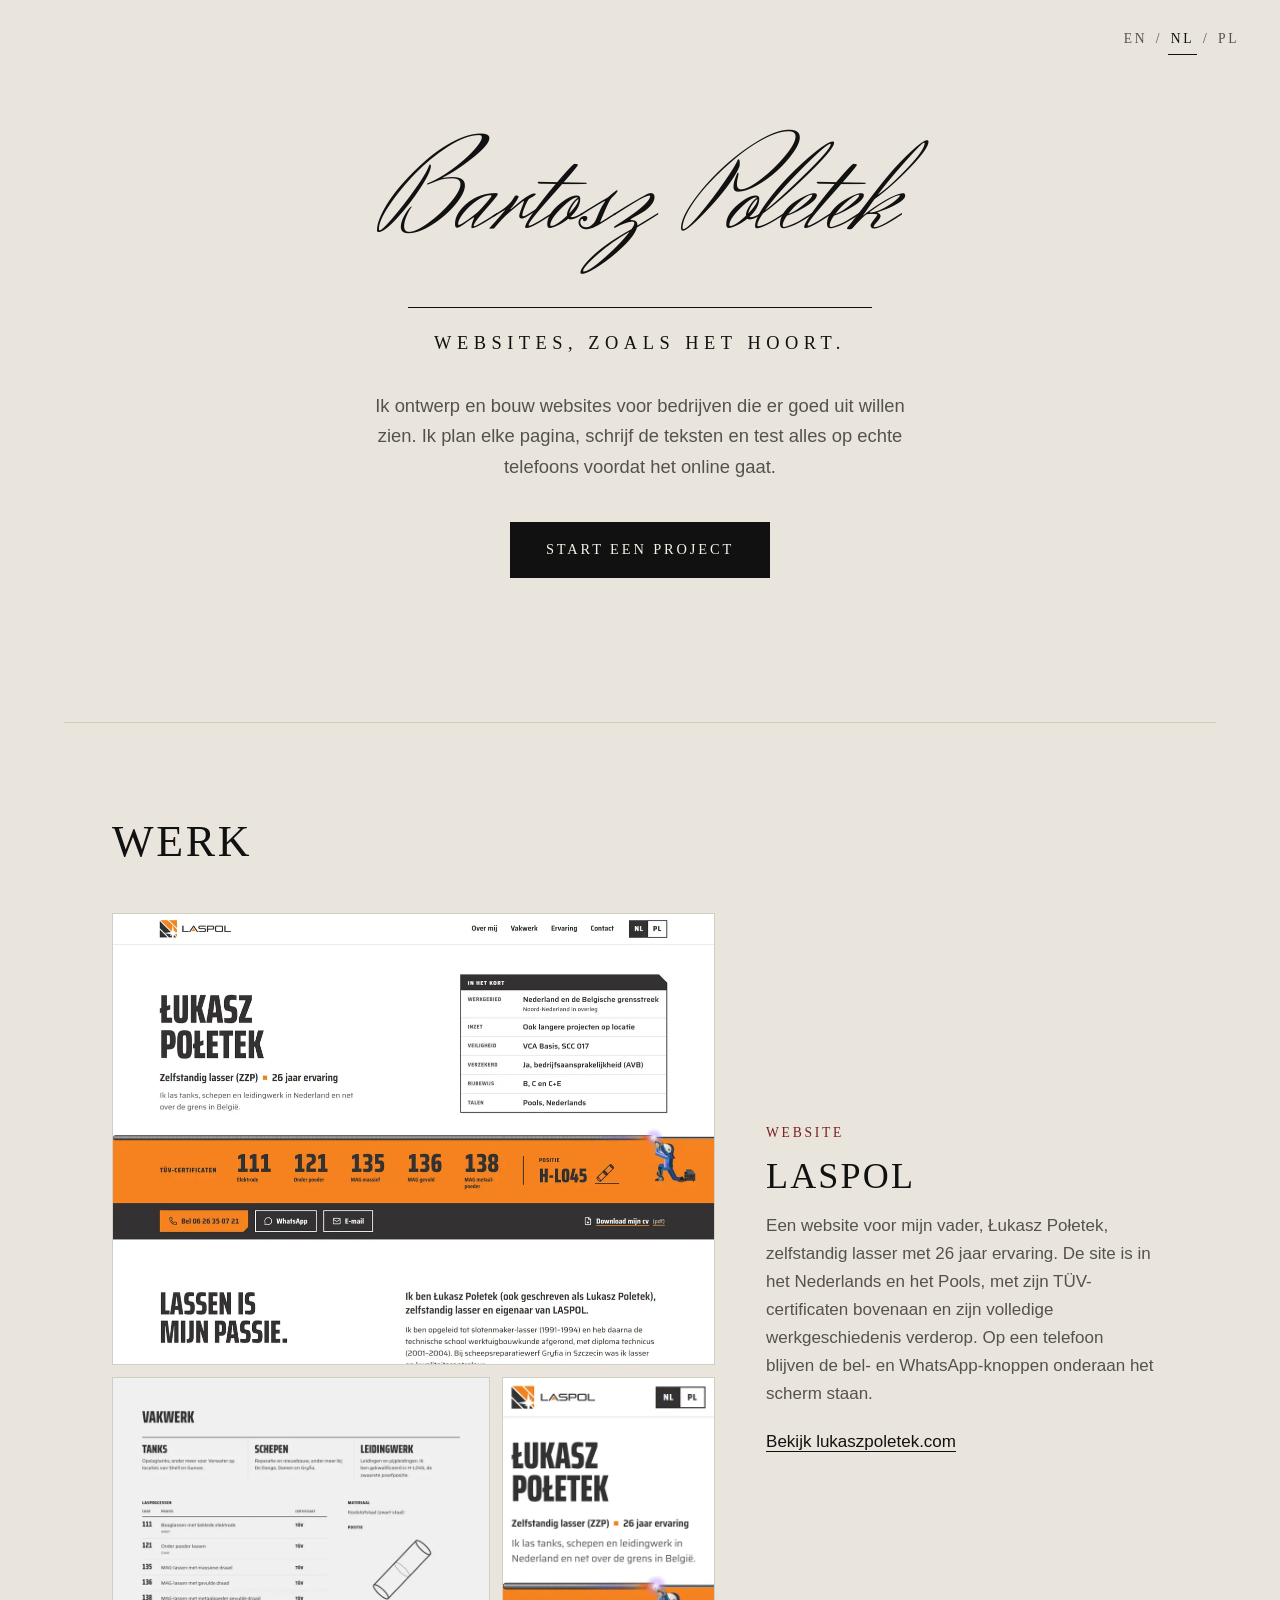
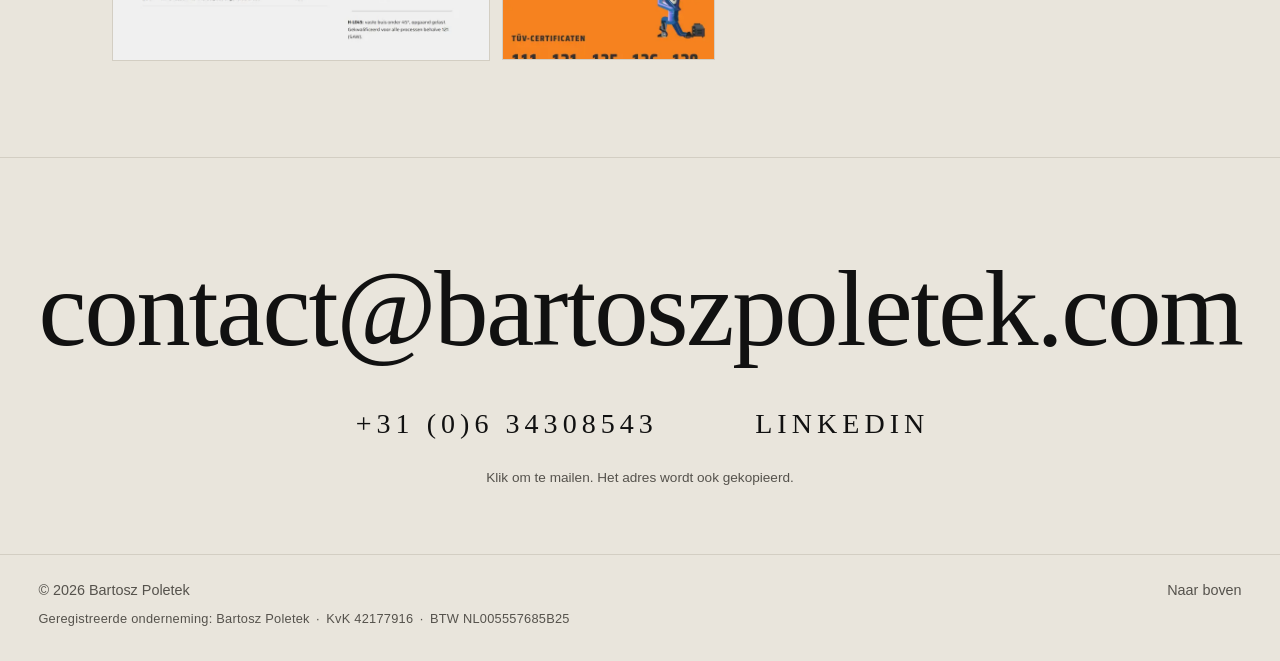
==== nl/index.html @ 85482b73 "Add Dutch version, switch is now EN / NL / PL" ====
<!doctype html>
<html lang="nl">
<head>
  <meta charset="utf-8">
  <meta name="viewport" content="width=device-width, initial-scale=1">
  <title>Bartosz Poletek | Webdesign</title>
  <meta name="description" content="Bartosz Poletek ontwerpt en bouwt websites voor bedrijven die er goed uit willen zien.">
  <link rel="preload" href="../fonts/eb-garamond-latin-500-normal.woff2" as="font" type="font/woff2" crossorigin>
  <link rel="preload" href="../fonts/herr-von-muellerhoff-latin-400-normal.woff2" as="font" type="font/woff2" crossorigin>
  <link rel="preload" href="../fonts/geist-latin-400-normal.woff2" as="font" type="font/woff2" crossorigin>
  <link rel="alternate" hreflang="en" href="https://bartoszpoletek.com/">
  <link rel="alternate" hreflang="nl" href="https://bartoszpoletek.com/nl/">
  <link rel="alternate" hreflang="pl" href="https://bartoszpoletek.com/pl/">
  <link rel="alternate" hreflang="x-default" href="https://bartoszpoletek.com/">
  <link rel="stylesheet" href="../style.css">
</head>
<body>

  <nav class="lang" aria-label="Taal"><a href="../" lang="en" hreflang="en">EN</a> / <a href="./" aria-current="page" lang="nl">NL</a> / <a href="../pl/" lang="pl" hreflang="pl">PL</a></nav>

  <header id="top" class="hero">
    <h1>Bartosz<br class="m-br"> Poletek</h1>
    <p class="sub">Websites, zoals het hoort.</p>
    <p class="lead">Ik ontwerp en bouw websites voor bedrijven die er goed uit willen zien. Ik plan elke pagina, schrijf de teksten en test alles op echte telefoons voordat het online gaat.</p>
    <a href="#contact" class="btn">Start een project</a>
  </header>

  <section id="work" class="section">
    <h2>Werk</h2>

    <!-- Portfolio: copy this <article> for each new project, here and in nl/ and pl/index.html. Put images in /images and swap the thumb div for an <img>. -->
    <article class="project">
      <div class="shots">
        <a class="thumb" href="https://www.lukaszpoletek.com" target="_blank" rel="noopener"><img src="../images/lukasz-home.webp?v=2" width="1200" height="900" alt="Homepage van lukaszpoletek.com"></a>
        <img src="../images/lukasz-work.webp?v=2" width="800" height="600" alt="Werksectie met lasprocessen en certificaten" loading="lazy">
        <img src="../images/lukasz-mobile.webp?v=2" width="450" height="600" alt="De site op een telefoon" loading="lazy">
      </div>
      <div class="project-info">
        <span class="tag">Website</span>
        <h3>Laspol</h3>
        <p>Een website voor mijn vader, Łukasz Połetek, zelfstandig lasser met 26 jaar ervaring. De site is in het Nederlands en het Pools, met zijn TÜV-certificaten bovenaan en zijn volledige werkgeschiedenis verderop. Op een telefoon blijven de bel- en WhatsApp-knoppen onderaan het scherm staan.</p>
        <p><a class="visit" href="https://www.lukaszpoletek.com" target="_blank" rel="noopener">Bekijk lukaszpoletek.com</a></p>
      </div>
    </article>
  </section>

  <footer id="contact" class="contact">
    <a class="mega" href="mailto:contact@bartoszpoletek.com" aria-label="Mail naar contact@bartoszpoletek.com">contact@bartoszpoletek.com</a>
    <div class="details">
      <a href="tel:+31634308543">+31 (0)6 34308543</a>
      <a href="https://www.linkedin.com/in/bartosz-poletek-903803440" target="_blank" rel="noopener">LinkedIn</a>
    </div>
    <p class="hint" aria-live="polite" data-copied="Gekopieerd naar je klembord.">Klik om te mailen. Het adres wordt ook gekopieerd.</p>

    <div class="legal">
      <div>
        <p>© <span id="year">2026</span> Bartosz Poletek</p>
        <p class="reg">Geregistreerde onderneming: Bartosz Poletek <span>KvK 42177916</span> <span>BTW NL005557685B25</span></p>
      </div>
      <a href="#top">Naar boven</a>
    </div>
  </footer>

  <script src="../script.js"></script>
</body>
</html>
---- style.css ----
/* Self-hosted fonts (SIL Open Font License, see fonts/). latin-ext covers Polish letters. */
@font-face { font-family: "EB Garamond"; src: url("fonts/eb-garamond-latin-400-normal.woff2") format("woff2"); font-weight: 400; font-style: normal; font-display: swap; unicode-range: U+0000-00FF, U+0131, U+0152-0153, U+02BB-02BC, U+02C6, U+02DA, U+02DC, U+0304, U+0308, U+0329, U+2000-206F, U+20AC, U+2122, U+2191, U+2193, U+2212, U+2215, U+FEFF, U+FFFD; }
@font-face { font-family: "EB Garamond"; src: url("fonts/eb-garamond-latin-ext-400-normal.woff2") format("woff2"); font-weight: 400; font-style: normal; font-display: swap; unicode-range: U+0100-02BA, U+02BD-02C5, U+02C7-02CC, U+02CE-02D7, U+02DD-02FF, U+1E00-1E9F, U+1EF2-1EFF, U+2020, U+20A0-20AB, U+20AD-20C0, U+2113, U+2C60-2C7F, U+A720-A7FF; }
@font-face { font-family: "EB Garamond"; src: url("fonts/eb-garamond-latin-500-normal.woff2") format("woff2"); font-weight: 500; font-style: normal; font-display: swap; unicode-range: U+0000-00FF, U+0131, U+0152-0153, U+02BB-02BC, U+02C6, U+02DA, U+02DC, U+0304, U+0308, U+0329, U+2000-206F, U+20AC, U+2122, U+2191, U+2193, U+2212, U+2215, U+FEFF, U+FFFD; }
@font-face { font-family: "EB Garamond"; src: url("fonts/eb-garamond-latin-ext-500-normal.woff2") format("woff2"); font-weight: 500; font-style: normal; font-display: swap; unicode-range: U+0100-02BA, U+02BD-02C5, U+02C7-02CC, U+02CE-02D7, U+02DD-02FF, U+1E00-1E9F, U+1EF2-1EFF, U+2020, U+20A0-20AB, U+20AD-20C0, U+2113, U+2C60-2C7F, U+A720-A7FF; }
@font-face { font-family: "EB Garamond"; src: url("fonts/eb-garamond-latin-600-normal.woff2") format("woff2"); font-weight: 600; font-style: normal; font-display: swap; unicode-range: U+0000-00FF, U+0131, U+0152-0153, U+02BB-02BC, U+02C6, U+02DA, U+02DC, U+0304, U+0308, U+0329, U+2000-206F, U+20AC, U+2122, U+2191, U+2193, U+2212, U+2215, U+FEFF, U+FFFD; }
@font-face { font-family: "EB Garamond"; src: url("fonts/eb-garamond-latin-ext-600-normal.woff2") format("woff2"); font-weight: 600; font-style: normal; font-display: swap; unicode-range: U+0100-02BA, U+02BD-02C5, U+02C7-02CC, U+02CE-02D7, U+02DD-02FF, U+1E00-1E9F, U+1EF2-1EFF, U+2020, U+20A0-20AB, U+20AD-20C0, U+2113, U+2C60-2C7F, U+A720-A7FF; }
@font-face { font-family: "EB Garamond"; src: url("fonts/eb-garamond-latin-400-italic.woff2") format("woff2"); font-weight: 400; font-style: italic; font-display: swap; unicode-range: U+0000-00FF, U+0131, U+0152-0153, U+02BB-02BC, U+02C6, U+02DA, U+02DC, U+0304, U+0308, U+0329, U+2000-206F, U+20AC, U+2122, U+2191, U+2193, U+2212, U+2215, U+FEFF, U+FFFD; }
@font-face { font-family: "EB Garamond"; src: url("fonts/eb-garamond-latin-ext-400-italic.woff2") format("woff2"); font-weight: 400; font-style: italic; font-display: swap; unicode-range: U+0100-02BA, U+02BD-02C5, U+02C7-02CC, U+02CE-02D7, U+02DD-02FF, U+1E00-1E9F, U+1EF2-1EFF, U+2020, U+20A0-20AB, U+20AD-20C0, U+2113, U+2C60-2C7F, U+A720-A7FF; }
@font-face { font-family: "Herr Von Muellerhoff"; src: url("fonts/herr-von-muellerhoff-latin-400-normal.woff2") format("woff2"); font-weight: 400; font-style: normal; font-display: swap; }
@font-face { font-family: "Geist"; src: url("fonts/geist-latin-400-normal.woff2") format("woff2"); font-weight: 400; font-style: normal; font-display: swap; unicode-range: U+0000-00FF, U+0131, U+0152-0153, U+02BB-02BC, U+02C6, U+02DA, U+02DC, U+0304, U+0308, U+0329, U+2000-206F, U+20AC, U+2122, U+2191, U+2193, U+2212, U+2215, U+FEFF, U+FFFD; }
@font-face { font-family: "Geist"; src: url("fonts/geist-latin-ext-400-normal.woff2") format("woff2"); font-weight: 400; font-style: normal; font-display: swap; unicode-range: U+0100-02BA, U+02BD-02C5, U+02C7-02CC, U+02CE-02D7, U+02DD-02FF, U+1E00-1E9F, U+1EF2-1EFF, U+2020, U+20A0-20AB, U+20AD-20C0, U+2113, U+2C60-2C7F, U+A720-A7FF; }
@font-face { font-family: "Geist"; src: url("fonts/geist-latin-500-normal.woff2") format("woff2"); font-weight: 500; font-style: normal; font-display: swap; unicode-range: U+0000-00FF, U+0131, U+0152-0153, U+02BB-02BC, U+02C6, U+02DA, U+02DC, U+0304, U+0308, U+0329, U+2000-206F, U+20AC, U+2122, U+2191, U+2193, U+2212, U+2215, U+FEFF, U+FFFD; }
@font-face { font-family: "Geist"; src: url("fonts/geist-latin-ext-500-normal.woff2") format("woff2"); font-weight: 500; font-style: normal; font-display: swap; unicode-range: U+0100-02BA, U+02BD-02C5, U+02C7-02CC, U+02CE-02D7, U+02DD-02FF, U+1E00-1E9F, U+1EF2-1EFF, U+2020, U+20A0-20AB, U+20AD-20C0, U+2113, U+2C60-2C7F, U+A720-A7FF; }

/* Change these to restyle the whole site */
:root {
  --bg: #e9e5dc;      /* cold bone */
  --card: #f6f2e8;    /* eggshell */
  --ink: #111111;
  --muted: #55524c;
  --accent: #7a1f1f;  /* oxblood, used sparingly */
  --line: #d3cec3;
  --soft: #e0dbd0;
  --serif: "EB Garamond", Garamond, "Times New Roman", serif;
  --sans: "Geist", "Helvetica Neue", Arial, sans-serif;
}

* { box-sizing: border-box; margin: 0; padding: 0; }
html { scroll-behavior: smooth; }
body {
  background: var(--bg);
  color: var(--ink);
  font-family: var(--sans);
  font-size: 1.0625rem;
  line-height: 1.65;
  -webkit-font-smoothing: antialiased;
  -moz-osx-font-smoothing: grayscale;
}
::selection { background: var(--ink); color: var(--card); }
a { color: inherit; text-decoration: none; }
a:focus-visible { outline: 1px solid var(--ink); outline-offset: 5px; }

h1, h2, h3 {
  font-family: var(--serif);
  font-weight: 500;
  text-transform: uppercase;
  letter-spacing: .06em;
  line-height: 1.05;
  text-wrap: balance;
}

.hero, .section {
  max-width: 72rem;
  margin: 0 auto;
  padding-left: clamp(1.25rem, 5vw, 3rem);
  padding-right: clamp(1.25rem, 5vw, 3rem);
}


/* Language switch, top right */
.lang { position: absolute; top: clamp(1rem, 2.5vw, 1.75rem); right: clamp(1.25rem, 3vw, 2.5rem); font-family: var(--serif); font-size: .85rem; letter-spacing: .2em; color: var(--muted); }
.lang a { padding: .5rem .15rem; transition: color .2s; }
.lang a:hover { color: var(--accent); }
.lang a[aria-current] { color: var(--ink); border-bottom: 1px solid currentColor; }

/* Hero */
.hero { padding-top: clamp(5rem, 10vw, 8rem); padding-bottom: clamp(5rem, 12vw, 9rem); text-align: center; }
/* Pen-signature script for the name */
.hero h1 { font-family: "Herr Von Muellerhoff", var(--serif); font-weight: 400; text-transform: none; letter-spacing: 0; font-size: min(10vw, 9rem); line-height: 1.15; }
.sub { display: inline-block; margin-top: clamp(1.25rem, 2.5vw, 2rem); padding: 1.1em 1.4em 0; border-top: 1px solid var(--ink); font-family: var(--serif); font-size: clamp(.72rem, 3.3vw, 1.15rem); text-transform: uppercase; letter-spacing: .3em; }
.lead { max-width: 34rem; text-wrap: pretty; margin: 2rem auto 2.5rem; font-size: 1.15rem; color: var(--muted); }

.btn {
  display: inline-block;
  padding: 1rem 2.25rem;
  background: var(--ink);
  color: var(--card);
  font-family: var(--serif);
  text-transform: uppercase;
  letter-spacing: .2em;
  font-size: .9rem;
  transition: background .25s;
}
.btn:hover { background: var(--accent); }

.section { padding-top: 6rem; padding-bottom: 6rem; border-top: 1px solid var(--line); }
.section h2 { font-size: clamp(1.75rem, 4vw, 2.75rem); margin-bottom: 3rem; }

.project { display: grid; grid-template-columns: 3fr 2fr; gap: clamp(1.5rem, 4vw, 3.5rem); align-items: center; }
.thumb {
  aspect-ratio: 4 / 3;
  display: grid; place-items: center;
  background: var(--soft);
  overflow: hidden;
  font-family: var(--serif);
  font-style: italic;
  font-size: 1.25rem;
  color: var(--muted);
}
.thumb img { width: 100%; height: 100%; object-fit: cover; object-position: top; transition: transform .6s cubic-bezier(.16, 1, .3, 1); }
.thumb:hover img { transform: scale(1.02); }
.shots { display: grid; grid-template-columns: 16fr 9fr; gap: .75rem; }
.shots .thumb { grid-column: 1 / -1; }
.shots > img { width: 100%; height: auto; display: block; border: 1px solid var(--line); }
.thumb { border: 1px solid var(--line); }
.project-info h3 { font-size: clamp(1.6rem, 3vw, 2.25rem); margin: .75rem 0 1rem; }
.project-info p { color: var(--muted); text-wrap: pretty; }
.project-info p + p { margin-top: 1.25rem; }
.tag { font-family: var(--serif); font-size: .85rem; text-transform: uppercase; letter-spacing: .2em; color: var(--accent); }

/* Contact footer with the giant email */
.contact { border-top: 1px solid var(--line); padding-top: 6rem; overflow: hidden; }

.mega {
  display: block;
  width: max-content;
  padding: 0 clamp(1.25rem, 3vw, 2.5rem);
  font-family: var(--serif);
  font-size: 7vw;              /* the script fits it to the exact width */
  font-weight: 500;
  letter-spacing: -.02em;
  line-height: 1;
  white-space: nowrap;
  cursor: pointer;
}
.mega span {
  display: inline-block;
  transition: transform .5s cubic-bezier(.16, 1, .3, 1), color .3s;
  transition-delay: calc(var(--i) * 12ms);
}
.m-br { display: none; }
.mega:hover span { transform: translateY(-.08em); color: var(--accent); }
.mega:active span { transform: translateY(0); }

.details {
  display: flex; justify-content: center; flex-wrap: wrap;
  gap: .75rem clamp(2.5rem, 8vw, 7rem);
  margin-top: clamp(1.5rem, 3vw, 2.5rem);
  padding: 0 clamp(1.25rem, 3vw, 2.5rem);
  font-family: var(--serif);
  font-size: clamp(1.15rem, 2.2vw, 1.75rem);
  text-transform: uppercase;
  letter-spacing: .18em;
}
.details a { margin-right: -.18em; transition: color .25s; }  /* offsets trailing letter-spacing so it centres */
.details a:hover { color: var(--accent); }
.hint {
  margin-top: 1.25rem;
  text-align: center;
  font-size: .85rem;
  color: var(--muted);
}
.legal {
  display: flex; justify-content: space-between; gap: 1rem;
  margin-top: 4rem;
  padding: 1.5rem clamp(1.25rem, 3vw, 2.5rem) 2rem;
  border-top: 1px solid var(--line);
  font-size: .9rem; color: var(--muted);
}
.legal a:hover { color: var(--ink); }
.reg { margin-top: .35rem; font-size: .8rem; letter-spacing: .02em; }
.reg span { white-space: nowrap; }
.reg span::before { content: "·"; margin: 0 .5em 0 .2em; }
.legal > a { white-space: nowrap; }

@media (max-width: 700px) {
  .section { padding-top: 4rem; padding-bottom: 4rem; }
  .section h2 { margin-bottom: 2rem; }
  .contact { padding-top: 4rem; }
  .m-br { display: inline; }   /* email breaks after the @ so it can be bigger */
  .mega { line-height: 1.05; text-align: center; }
  .details { gap: .5rem 2rem; font-size: 1.05rem; letter-spacing: .14em; }
  .details a { margin-right: -.14em; }
  .project { grid-template-columns: 1fr; }
  .hero h1 { font-size: 24vw; line-height: 1; }
  .sub { letter-spacing: .22em; padding: 1.1em .8em 0; }
    .reg span { display: block; }
  .reg span::before { content: none; }
}
@media (prefers-reduced-motion: reduce) {
  html { scroll-behavior: auto; }
  .mega span { transition: color .2s; }
  .mega:hover span { transform: none; }
}
.visit { color: var(--ink); border-bottom: 1px solid currentColor; transition: color .2s; }
.visit:hover { color: var(--accent); }
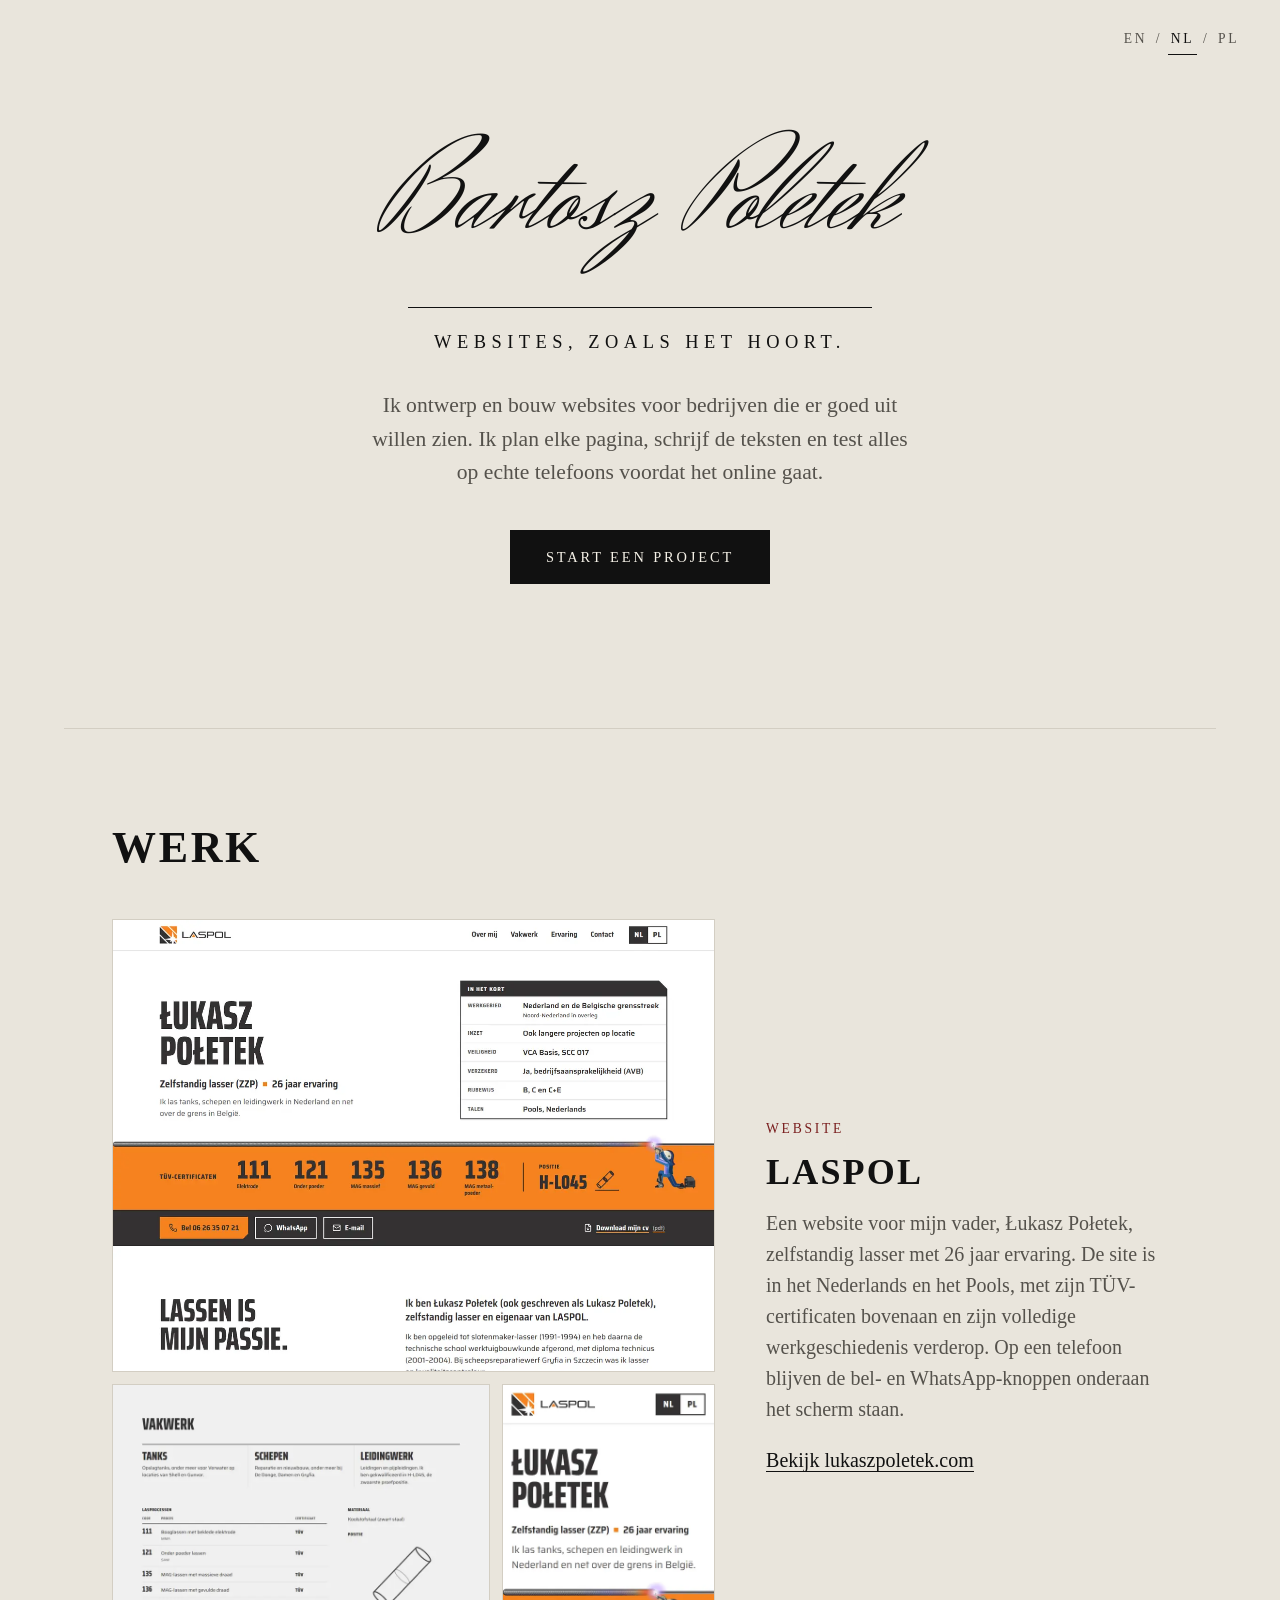
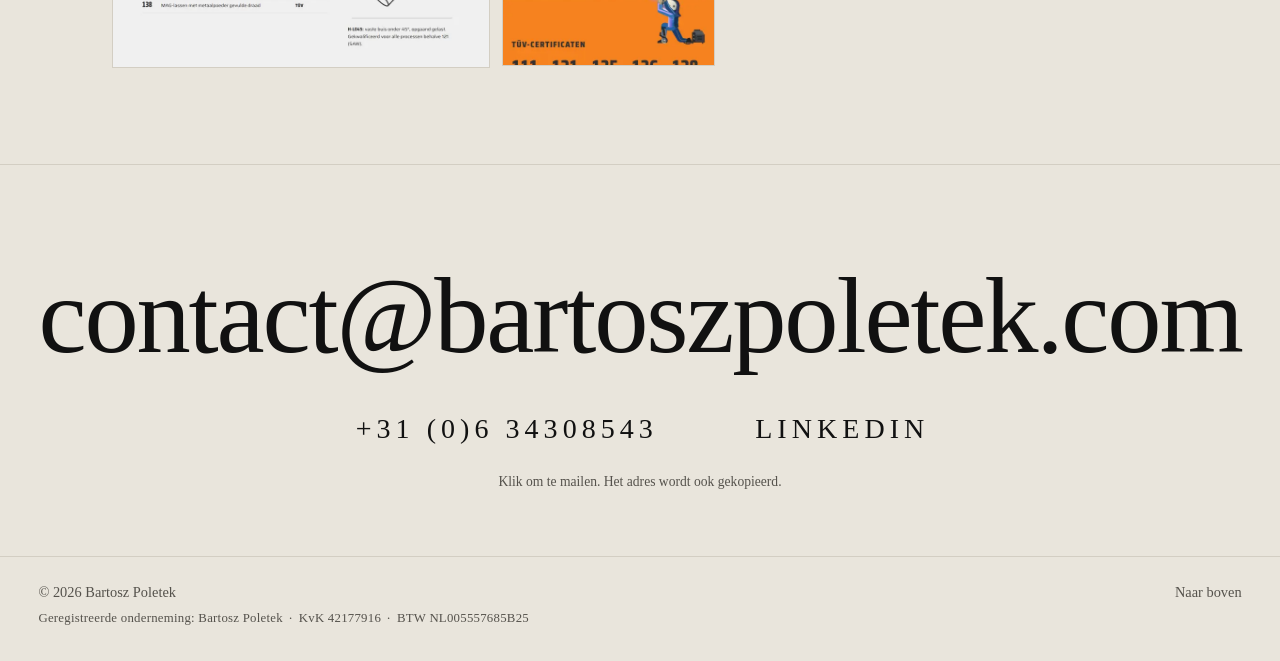
==== commit 1c515c6a: "Switch text font to Cormorant Garamond" ====
--- a/nl/index.html
+++ b/nl/index.html
@@ -5,9 +5,9 @@
   <meta name="viewport" content="width=device-width, initial-scale=1">
   <title>Bartosz Poletek | Webdesign</title>
   <meta name="description" content="Bartosz Poletek ontwerpt en bouwt websites voor bedrijven die er goed uit willen zien.">
-  <link rel="preload" href="../fonts/eb-garamond-latin-500-normal.woff2" as="font" type="font/woff2" crossorigin>
+  <link rel="preload" href="../fonts/cormorant-garamond-latin-600-normal.woff2" as="font" type="font/woff2" crossorigin>
   <link rel="preload" href="../fonts/herr-von-muellerhoff-latin-400-normal.woff2" as="font" type="font/woff2" crossorigin>
-  <link rel="preload" href="../fonts/geist-latin-400-normal.woff2" as="font" type="font/woff2" crossorigin>
+  <link rel="preload" href="../fonts/cormorant-garamond-latin-500-normal.woff2" as="font" type="font/woff2" crossorigin>
   <link rel="alternate" hreflang="en" href="https://bartoszpoletek.com/">
   <link rel="alternate" hreflang="nl" href="https://bartoszpoletek.com/nl/">
   <link rel="alternate" hreflang="pl" href="https://bartoszpoletek.com/pl/">
--- a/style.css
+++ b/style.css
@@ -1,17 +1,11 @@
 /* Self-hosted fonts (SIL Open Font License, see fonts/). latin-ext covers Polish letters. */
-@font-face { font-family: "EB Garamond"; src: url("fonts/eb-garamond-latin-400-normal.woff2") format("woff2"); font-weight: 400; font-style: normal; font-display: swap; unicode-range: U+0000-00FF, U+0131, U+0152-0153, U+02BB-02BC, U+02C6, U+02DA, U+02DC, U+0304, U+0308, U+0329, U+2000-206F, U+20AC, U+2122, U+2191, U+2193, U+2212, U+2215, U+FEFF, U+FFFD; }
-@font-face { font-family: "EB Garamond"; src: url("fonts/eb-garamond-latin-ext-400-normal.woff2") format("woff2"); font-weight: 400; font-style: normal; font-display: swap; unicode-range: U+0100-02BA, U+02BD-02C5, U+02C7-02CC, U+02CE-02D7, U+02DD-02FF, U+1E00-1E9F, U+1EF2-1EFF, U+2020, U+20A0-20AB, U+20AD-20C0, U+2113, U+2C60-2C7F, U+A720-A7FF; }
-@font-face { font-family: "EB Garamond"; src: url("fonts/eb-garamond-latin-500-normal.woff2") format("woff2"); font-weight: 500; font-style: normal; font-display: swap; unicode-range: U+0000-00FF, U+0131, U+0152-0153, U+02BB-02BC, U+02C6, U+02DA, U+02DC, U+0304, U+0308, U+0329, U+2000-206F, U+20AC, U+2122, U+2191, U+2193, U+2212, U+2215, U+FEFF, U+FFFD; }
-@font-face { font-family: "EB Garamond"; src: url("fonts/eb-garamond-latin-ext-500-normal.woff2") format("woff2"); font-weight: 500; font-style: normal; font-display: swap; unicode-range: U+0100-02BA, U+02BD-02C5, U+02C7-02CC, U+02CE-02D7, U+02DD-02FF, U+1E00-1E9F, U+1EF2-1EFF, U+2020, U+20A0-20AB, U+20AD-20C0, U+2113, U+2C60-2C7F, U+A720-A7FF; }
-@font-face { font-family: "EB Garamond"; src: url("fonts/eb-garamond-latin-600-normal.woff2") format("woff2"); font-weight: 600; font-style: normal; font-display: swap; unicode-range: U+0000-00FF, U+0131, U+0152-0153, U+02BB-02BC, U+02C6, U+02DA, U+02DC, U+0304, U+0308, U+0329, U+2000-206F, U+20AC, U+2122, U+2191, U+2193, U+2212, U+2215, U+FEFF, U+FFFD; }
-@font-face { font-family: "EB Garamond"; src: url("fonts/eb-garamond-latin-ext-600-normal.woff2") format("woff2"); font-weight: 600; font-style: normal; font-display: swap; unicode-range: U+0100-02BA, U+02BD-02C5, U+02C7-02CC, U+02CE-02D7, U+02DD-02FF, U+1E00-1E9F, U+1EF2-1EFF, U+2020, U+20A0-20AB, U+20AD-20C0, U+2113, U+2C60-2C7F, U+A720-A7FF; }
-@font-face { font-family: "EB Garamond"; src: url("fonts/eb-garamond-latin-400-italic.woff2") format("woff2"); font-weight: 400; font-style: italic; font-display: swap; unicode-range: U+0000-00FF, U+0131, U+0152-0153, U+02BB-02BC, U+02C6, U+02DA, U+02DC, U+0304, U+0308, U+0329, U+2000-206F, U+20AC, U+2122, U+2191, U+2193, U+2212, U+2215, U+FEFF, U+FFFD; }
-@font-face { font-family: "EB Garamond"; src: url("fonts/eb-garamond-latin-ext-400-italic.woff2") format("woff2"); font-weight: 400; font-style: italic; font-display: swap; unicode-range: U+0100-02BA, U+02BD-02C5, U+02C7-02CC, U+02CE-02D7, U+02DD-02FF, U+1E00-1E9F, U+1EF2-1EFF, U+2020, U+20A0-20AB, U+20AD-20C0, U+2113, U+2C60-2C7F, U+A720-A7FF; }
+@font-face { font-family: "Cormorant Garamond"; src: url("fonts/cormorant-garamond-latin-500-normal.woff2") format("woff2"); font-weight: 500; font-style: normal; font-display: swap; unicode-range: U+0000-00FF, U+0131, U+0152-0153, U+02BB-02BC, U+02C6, U+02DA, U+02DC, U+0304, U+0308, U+0329, U+2000-206F, U+20AC, U+2122, U+2191, U+2193, U+2212, U+2215, U+FEFF, U+FFFD; }
+@font-face { font-family: "Cormorant Garamond"; src: url("fonts/cormorant-garamond-latin-ext-500-normal.woff2") format("woff2"); font-weight: 500; font-style: normal; font-display: swap; unicode-range: U+0100-02BA, U+02BD-02C5, U+02C7-02CC, U+02CE-02D7, U+02DD-02FF, U+1E00-1E9F, U+1EF2-1EFF, U+2020, U+20A0-20AB, U+20AD-20C0, U+2113, U+2C60-2C7F, U+A720-A7FF; }
+@font-face { font-family: "Cormorant Garamond"; src: url("fonts/cormorant-garamond-latin-600-normal.woff2") format("woff2"); font-weight: 600; font-style: normal; font-display: swap; unicode-range: U+0000-00FF, U+0131, U+0152-0153, U+02BB-02BC, U+02C6, U+02DA, U+02DC, U+0304, U+0308, U+0329, U+2000-206F, U+20AC, U+2122, U+2191, U+2193, U+2212, U+2215, U+FEFF, U+FFFD; }
+@font-face { font-family: "Cormorant Garamond"; src: url("fonts/cormorant-garamond-latin-ext-600-normal.woff2") format("woff2"); font-weight: 600; font-style: normal; font-display: swap; unicode-range: U+0100-02BA, U+02BD-02C5, U+02C7-02CC, U+02CE-02D7, U+02DD-02FF, U+1E00-1E9F, U+1EF2-1EFF, U+2020, U+20A0-20AB, U+20AD-20C0, U+2113, U+2C60-2C7F, U+A720-A7FF; }
+@font-face { font-family: "Cormorant Garamond"; src: url("fonts/cormorant-garamond-latin-500-italic.woff2") format("woff2"); font-weight: 500; font-style: italic; font-display: swap; unicode-range: U+0000-00FF, U+0131, U+0152-0153, U+02BB-02BC, U+02C6, U+02DA, U+02DC, U+0304, U+0308, U+0329, U+2000-206F, U+20AC, U+2122, U+2191, U+2193, U+2212, U+2215, U+FEFF, U+FFFD; }
+@font-face { font-family: "Cormorant Garamond"; src: url("fonts/cormorant-garamond-latin-ext-500-italic.woff2") format("woff2"); font-weight: 500; font-style: italic; font-display: swap; unicode-range: U+0100-02BA, U+02BD-02C5, U+02C7-02CC, U+02CE-02D7, U+02DD-02FF, U+1E00-1E9F, U+1EF2-1EFF, U+2020, U+20A0-20AB, U+20AD-20C0, U+2113, U+2C60-2C7F, U+A720-A7FF; }
 @font-face { font-family: "Herr Von Muellerhoff"; src: url("fonts/herr-von-muellerhoff-latin-400-normal.woff2") format("woff2"); font-weight: 400; font-style: normal; font-display: swap; }
-@font-face { font-family: "Geist"; src: url("fonts/geist-latin-400-normal.woff2") format("woff2"); font-weight: 400; font-style: normal; font-display: swap; unicode-range: U+0000-00FF, U+0131, U+0152-0153, U+02BB-02BC, U+02C6, U+02DA, U+02DC, U+0304, U+0308, U+0329, U+2000-206F, U+20AC, U+2122, U+2191, U+2193, U+2212, U+2215, U+FEFF, U+FFFD; }
-@font-face { font-family: "Geist"; src: url("fonts/geist-latin-ext-400-normal.woff2") format("woff2"); font-weight: 400; font-style: normal; font-display: swap; unicode-range: U+0100-02BA, U+02BD-02C5, U+02C7-02CC, U+02CE-02D7, U+02DD-02FF, U+1E00-1E9F, U+1EF2-1EFF, U+2020, U+20A0-20AB, U+20AD-20C0, U+2113, U+2C60-2C7F, U+A720-A7FF; }
-@font-face { font-family: "Geist"; src: url("fonts/geist-latin-500-normal.woff2") format("woff2"); font-weight: 500; font-style: normal; font-display: swap; unicode-range: U+0000-00FF, U+0131, U+0152-0153, U+02BB-02BC, U+02C6, U+02DA, U+02DC, U+0304, U+0308, U+0329, U+2000-206F, U+20AC, U+2122, U+2191, U+2193, U+2212, U+2215, U+FEFF, U+FFFD; }
-@font-face { font-family: "Geist"; src: url("fonts/geist-latin-ext-500-normal.woff2") format("woff2"); font-weight: 500; font-style: normal; font-display: swap; unicode-range: U+0100-02BA, U+02BD-02C5, U+02C7-02CC, U+02CE-02D7, U+02DD-02FF, U+1E00-1E9F, U+1EF2-1EFF, U+2020, U+20A0-20AB, U+20AD-20C0, U+2113, U+2C60-2C7F, U+A720-A7FF; }
 
 /* Change these to restyle the whole site */
 :root {
@@ -22,8 +16,7 @@
   --accent: #7a1f1f;  /* oxblood, used sparingly */
   --line: #d3cec3;
   --soft: #e0dbd0;
-  --serif: "EB Garamond", Garamond, "Times New Roman", serif;
-  --sans: "Geist", "Helvetica Neue", Arial, sans-serif;
+  --serif: "Cormorant Garamond", Garamond, "Times New Roman", serif;
 }
 
 * { box-sizing: border-box; margin: 0; padding: 0; }
@@ -31,9 +24,10 @@
 body {
   background: var(--bg);
   color: var(--ink);
-  font-family: var(--sans);
-  font-size: 1.0625rem;
-  line-height: 1.65;
+  font-family: var(--serif);
+  font-size: 1.25rem;
+  font-weight: 500;
+  line-height: 1.55;
   -webkit-font-smoothing: antialiased;
   -moz-osx-font-smoothing: grayscale;
 }
@@ -43,7 +37,7 @@
 
 h1, h2, h3 {
   font-family: var(--serif);
-  font-weight: 500;
+  font-weight: 600;
   text-transform: uppercase;
   letter-spacing: .06em;
   line-height: 1.05;
@@ -69,7 +63,7 @@
 /* Pen-signature script for the name */
 .hero h1 { font-family: "Herr Von Muellerhoff", var(--serif); font-weight: 400; text-transform: none; letter-spacing: 0; font-size: min(10vw, 9rem); line-height: 1.15; }
 .sub { display: inline-block; margin-top: clamp(1.25rem, 2.5vw, 2rem); padding: 1.1em 1.4em 0; border-top: 1px solid var(--ink); font-family: var(--serif); font-size: clamp(.72rem, 3.3vw, 1.15rem); text-transform: uppercase; letter-spacing: .3em; }
-.lead { max-width: 34rem; text-wrap: pretty; margin: 2rem auto 2.5rem; font-size: 1.15rem; color: var(--muted); }
+.lead { max-width: 34rem; text-wrap: pretty; margin: 2rem auto 2.5rem; font-size: 1.35rem; color: var(--muted); }
 
 .btn {
   display: inline-block;
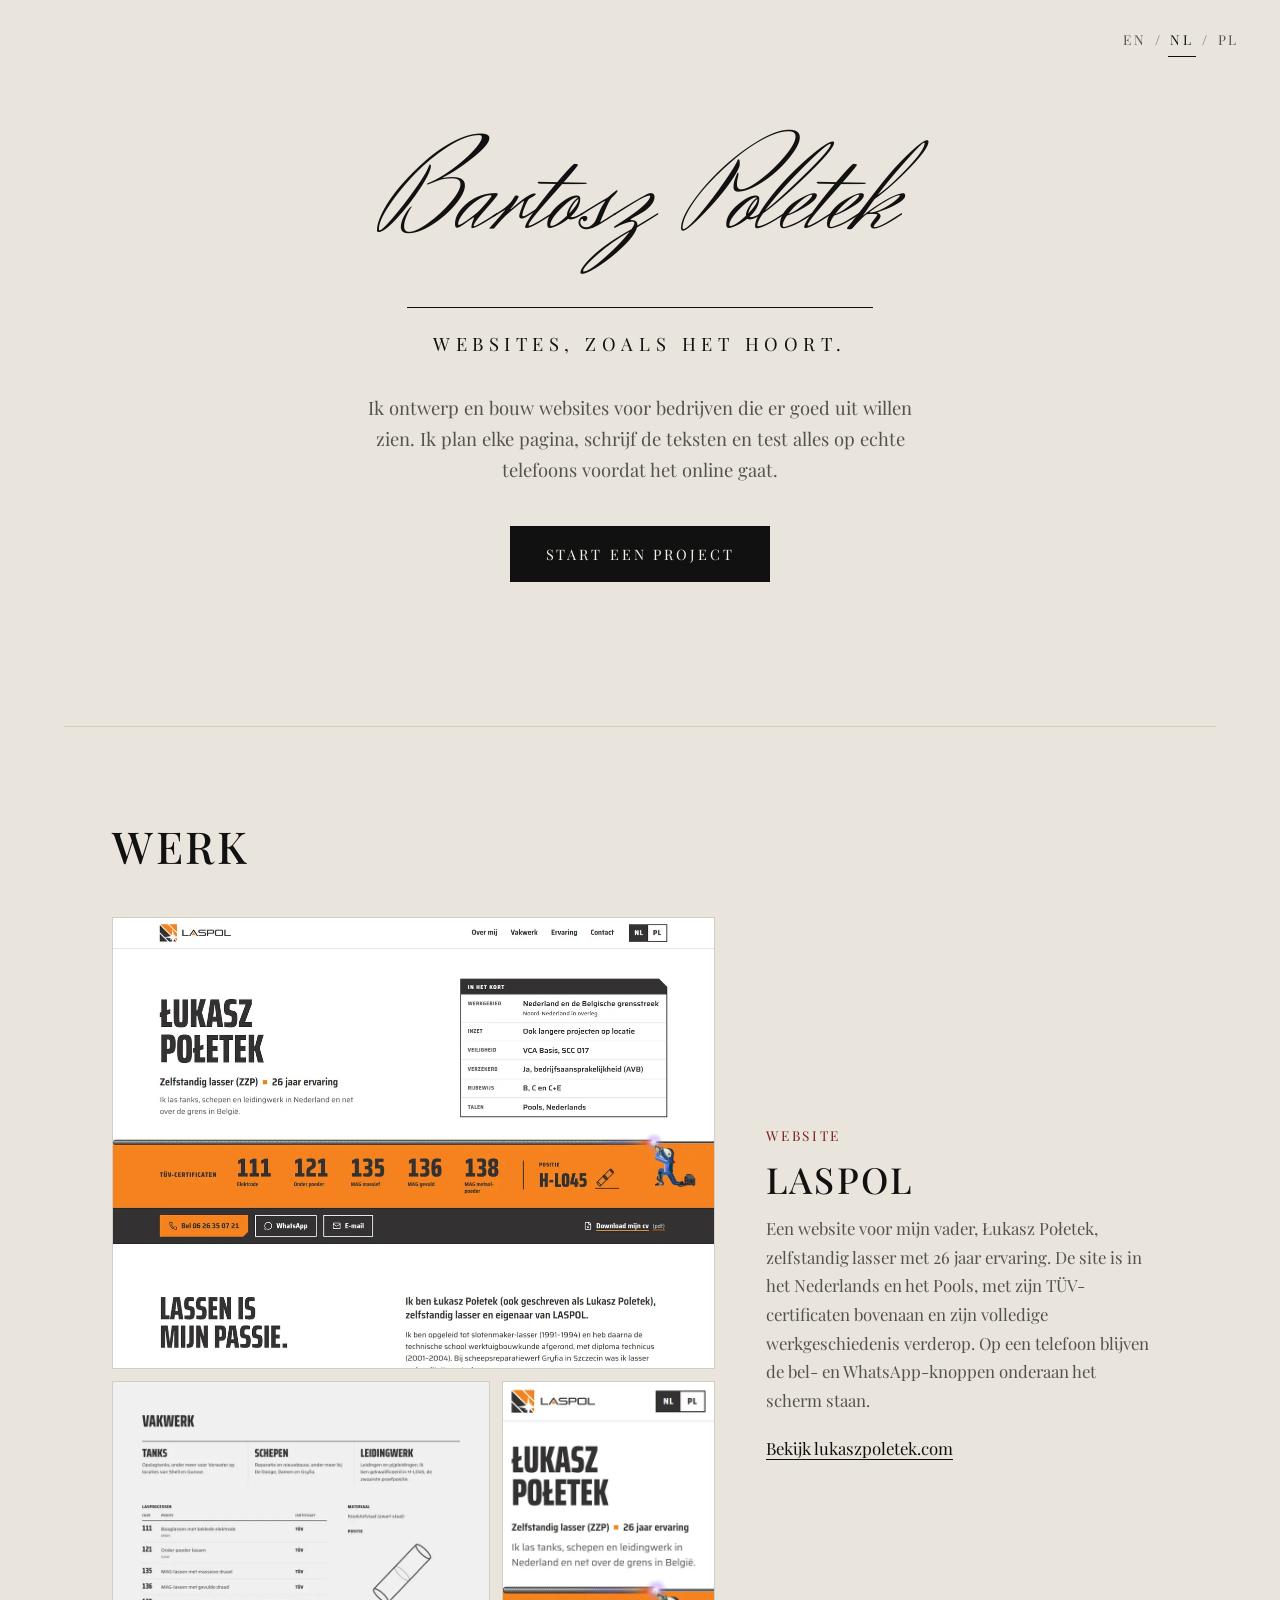
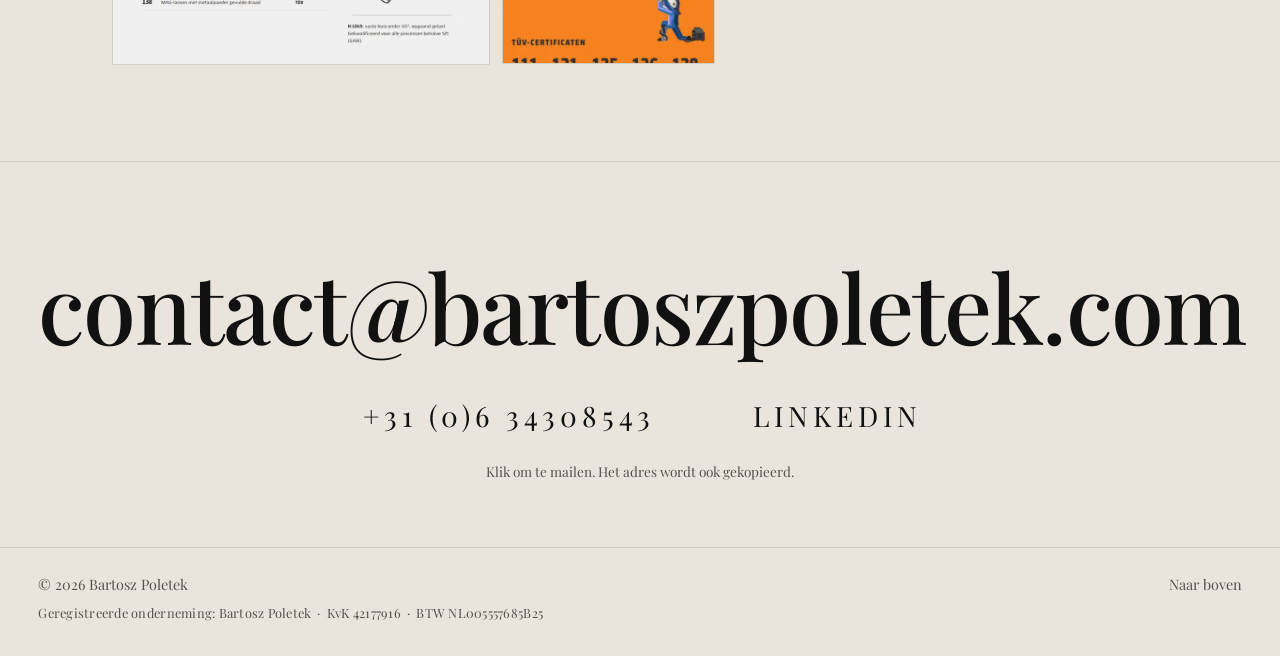
==== commit 388d3422: "Switch text font to Playfair Display" ====
--- a/nl/index.html
+++ b/nl/index.html
@@ -5,9 +5,9 @@
   <meta name="viewport" content="width=device-width, initial-scale=1">
   <title>Bartosz Poletek | Webdesign</title>
   <meta name="description" content="Bartosz Poletek ontwerpt en bouwt websites voor bedrijven die er goed uit willen zien.">
-  <link rel="preload" href="../fonts/cormorant-garamond-latin-600-normal.woff2" as="font" type="font/woff2" crossorigin>
+  <link rel="preload" href="../fonts/playfair-display-latin-500-normal.woff2" as="font" type="font/woff2" crossorigin>
   <link rel="preload" href="../fonts/herr-von-muellerhoff-latin-400-normal.woff2" as="font" type="font/woff2" crossorigin>
-  <link rel="preload" href="../fonts/cormorant-garamond-latin-500-normal.woff2" as="font" type="font/woff2" crossorigin>
+  <link rel="preload" href="../fonts/playfair-display-latin-400-normal.woff2" as="font" type="font/woff2" crossorigin>
   <link rel="alternate" hreflang="en" href="https://bartoszpoletek.com/">
   <link rel="alternate" hreflang="nl" href="https://bartoszpoletek.com/nl/">
   <link rel="alternate" hreflang="pl" href="https://bartoszpoletek.com/pl/">
--- a/style.css
+++ b/style.css
@@ -1,10 +1,10 @@
 /* Self-hosted fonts (SIL Open Font License, see fonts/). latin-ext covers Polish letters. */
-@font-face { font-family: "Cormorant Garamond"; src: url("fonts/cormorant-garamond-latin-500-normal.woff2") format("woff2"); font-weight: 500; font-style: normal; font-display: swap; unicode-range: U+0000-00FF, U+0131, U+0152-0153, U+02BB-02BC, U+02C6, U+02DA, U+02DC, U+0304, U+0308, U+0329, U+2000-206F, U+20AC, U+2122, U+2191, U+2193, U+2212, U+2215, U+FEFF, U+FFFD; }
-@font-face { font-family: "Cormorant Garamond"; src: url("fonts/cormorant-garamond-latin-ext-500-normal.woff2") format("woff2"); font-weight: 500; font-style: normal; font-display: swap; unicode-range: U+0100-02BA, U+02BD-02C5, U+02C7-02CC, U+02CE-02D7, U+02DD-02FF, U+1E00-1E9F, U+1EF2-1EFF, U+2020, U+20A0-20AB, U+20AD-20C0, U+2113, U+2C60-2C7F, U+A720-A7FF; }
-@font-face { font-family: "Cormorant Garamond"; src: url("fonts/cormorant-garamond-latin-600-normal.woff2") format("woff2"); font-weight: 600; font-style: normal; font-display: swap; unicode-range: U+0000-00FF, U+0131, U+0152-0153, U+02BB-02BC, U+02C6, U+02DA, U+02DC, U+0304, U+0308, U+0329, U+2000-206F, U+20AC, U+2122, U+2191, U+2193, U+2212, U+2215, U+FEFF, U+FFFD; }
-@font-face { font-family: "Cormorant Garamond"; src: url("fonts/cormorant-garamond-latin-ext-600-normal.woff2") format("woff2"); font-weight: 600; font-style: normal; font-display: swap; unicode-range: U+0100-02BA, U+02BD-02C5, U+02C7-02CC, U+02CE-02D7, U+02DD-02FF, U+1E00-1E9F, U+1EF2-1EFF, U+2020, U+20A0-20AB, U+20AD-20C0, U+2113, U+2C60-2C7F, U+A720-A7FF; }
-@font-face { font-family: "Cormorant Garamond"; src: url("fonts/cormorant-garamond-latin-500-italic.woff2") format("woff2"); font-weight: 500; font-style: italic; font-display: swap; unicode-range: U+0000-00FF, U+0131, U+0152-0153, U+02BB-02BC, U+02C6, U+02DA, U+02DC, U+0304, U+0308, U+0329, U+2000-206F, U+20AC, U+2122, U+2191, U+2193, U+2212, U+2215, U+FEFF, U+FFFD; }
-@font-face { font-family: "Cormorant Garamond"; src: url("fonts/cormorant-garamond-latin-ext-500-italic.woff2") format("woff2"); font-weight: 500; font-style: italic; font-display: swap; unicode-range: U+0100-02BA, U+02BD-02C5, U+02C7-02CC, U+02CE-02D7, U+02DD-02FF, U+1E00-1E9F, U+1EF2-1EFF, U+2020, U+20A0-20AB, U+20AD-20C0, U+2113, U+2C60-2C7F, U+A720-A7FF; }
+@font-face { font-family: "Playfair Display"; src: url("fonts/playfair-display-latin-400-normal.woff2") format("woff2"); font-weight: 400; font-style: normal; font-display: swap; unicode-range: U+0000-00FF, U+0131, U+0152-0153, U+02BB-02BC, U+02C6, U+02DA, U+02DC, U+0304, U+0308, U+0329, U+2000-206F, U+20AC, U+2122, U+2191, U+2193, U+2212, U+2215, U+FEFF, U+FFFD; }
+@font-face { font-family: "Playfair Display"; src: url("fonts/playfair-display-latin-ext-400-normal.woff2") format("woff2"); font-weight: 400; font-style: normal; font-display: swap; unicode-range: U+0100-02BA, U+02BD-02C5, U+02C7-02CC, U+02CE-02D7, U+02DD-02FF, U+1E00-1E9F, U+1EF2-1EFF, U+2020, U+20A0-20AB, U+20AD-20C0, U+2113, U+2C60-2C7F, U+A720-A7FF; }
+@font-face { font-family: "Playfair Display"; src: url("fonts/playfair-display-latin-500-normal.woff2") format("woff2"); font-weight: 500; font-style: normal; font-display: swap; unicode-range: U+0000-00FF, U+0131, U+0152-0153, U+02BB-02BC, U+02C6, U+02DA, U+02DC, U+0304, U+0308, U+0329, U+2000-206F, U+20AC, U+2122, U+2191, U+2193, U+2212, U+2215, U+FEFF, U+FFFD; }
+@font-face { font-family: "Playfair Display"; src: url("fonts/playfair-display-latin-ext-500-normal.woff2") format("woff2"); font-weight: 500; font-style: normal; font-display: swap; unicode-range: U+0100-02BA, U+02BD-02C5, U+02C7-02CC, U+02CE-02D7, U+02DD-02FF, U+1E00-1E9F, U+1EF2-1EFF, U+2020, U+20A0-20AB, U+20AD-20C0, U+2113, U+2C60-2C7F, U+A720-A7FF; }
+@font-face { font-family: "Playfair Display"; src: url("fonts/playfair-display-latin-400-italic.woff2") format("woff2"); font-weight: 400; font-style: italic; font-display: swap; unicode-range: U+0000-00FF, U+0131, U+0152-0153, U+02BB-02BC, U+02C6, U+02DA, U+02DC, U+0304, U+0308, U+0329, U+2000-206F, U+20AC, U+2122, U+2191, U+2193, U+2212, U+2215, U+FEFF, U+FFFD; }
+@font-face { font-family: "Playfair Display"; src: url("fonts/playfair-display-latin-ext-400-italic.woff2") format("woff2"); font-weight: 400; font-style: italic; font-display: swap; unicode-range: U+0100-02BA, U+02BD-02C5, U+02C7-02CC, U+02CE-02D7, U+02DD-02FF, U+1E00-1E9F, U+1EF2-1EFF, U+2020, U+20A0-20AB, U+20AD-20C0, U+2113, U+2C60-2C7F, U+A720-A7FF; }
 @font-face { font-family: "Herr Von Muellerhoff"; src: url("fonts/herr-von-muellerhoff-latin-400-normal.woff2") format("woff2"); font-weight: 400; font-style: normal; font-display: swap; }
 
 /* Change these to restyle the whole site */
@@ -16,7 +16,7 @@
   --accent: #7a1f1f;  /* oxblood, used sparingly */
   --line: #d3cec3;
   --soft: #e0dbd0;
-  --serif: "Cormorant Garamond", Garamond, "Times New Roman", serif;
+  --serif: "Playfair Display", Georgia, "Times New Roman", serif;
 }
 
 * { box-sizing: border-box; margin: 0; padding: 0; }
@@ -25,9 +25,8 @@
   background: var(--bg);
   color: var(--ink);
   font-family: var(--serif);
-  font-size: 1.25rem;
-  font-weight: 500;
-  line-height: 1.55;
+  font-size: 1.05rem;
+  line-height: 1.7;
   -webkit-font-smoothing: antialiased;
   -moz-osx-font-smoothing: grayscale;
 }
@@ -37,7 +36,7 @@
 
 h1, h2, h3 {
   font-family: var(--serif);
-  font-weight: 600;
+  font-weight: 500;
   text-transform: uppercase;
   letter-spacing: .06em;
   line-height: 1.05;
@@ -63,7 +62,7 @@
 /* Pen-signature script for the name */
 .hero h1 { font-family: "Herr Von Muellerhoff", var(--serif); font-weight: 400; text-transform: none; letter-spacing: 0; font-size: min(10vw, 9rem); line-height: 1.15; }
 .sub { display: inline-block; margin-top: clamp(1.25rem, 2.5vw, 2rem); padding: 1.1em 1.4em 0; border-top: 1px solid var(--ink); font-family: var(--serif); font-size: clamp(.72rem, 3.3vw, 1.15rem); text-transform: uppercase; letter-spacing: .3em; }
-.lead { max-width: 34rem; text-wrap: pretty; margin: 2rem auto 2.5rem; font-size: 1.35rem; color: var(--muted); }
+.lead { max-width: 34rem; text-wrap: pretty; margin: 2rem auto 2.5rem; font-size: 1.15rem; color: var(--muted); }
 
 .btn {
   display: inline-block;
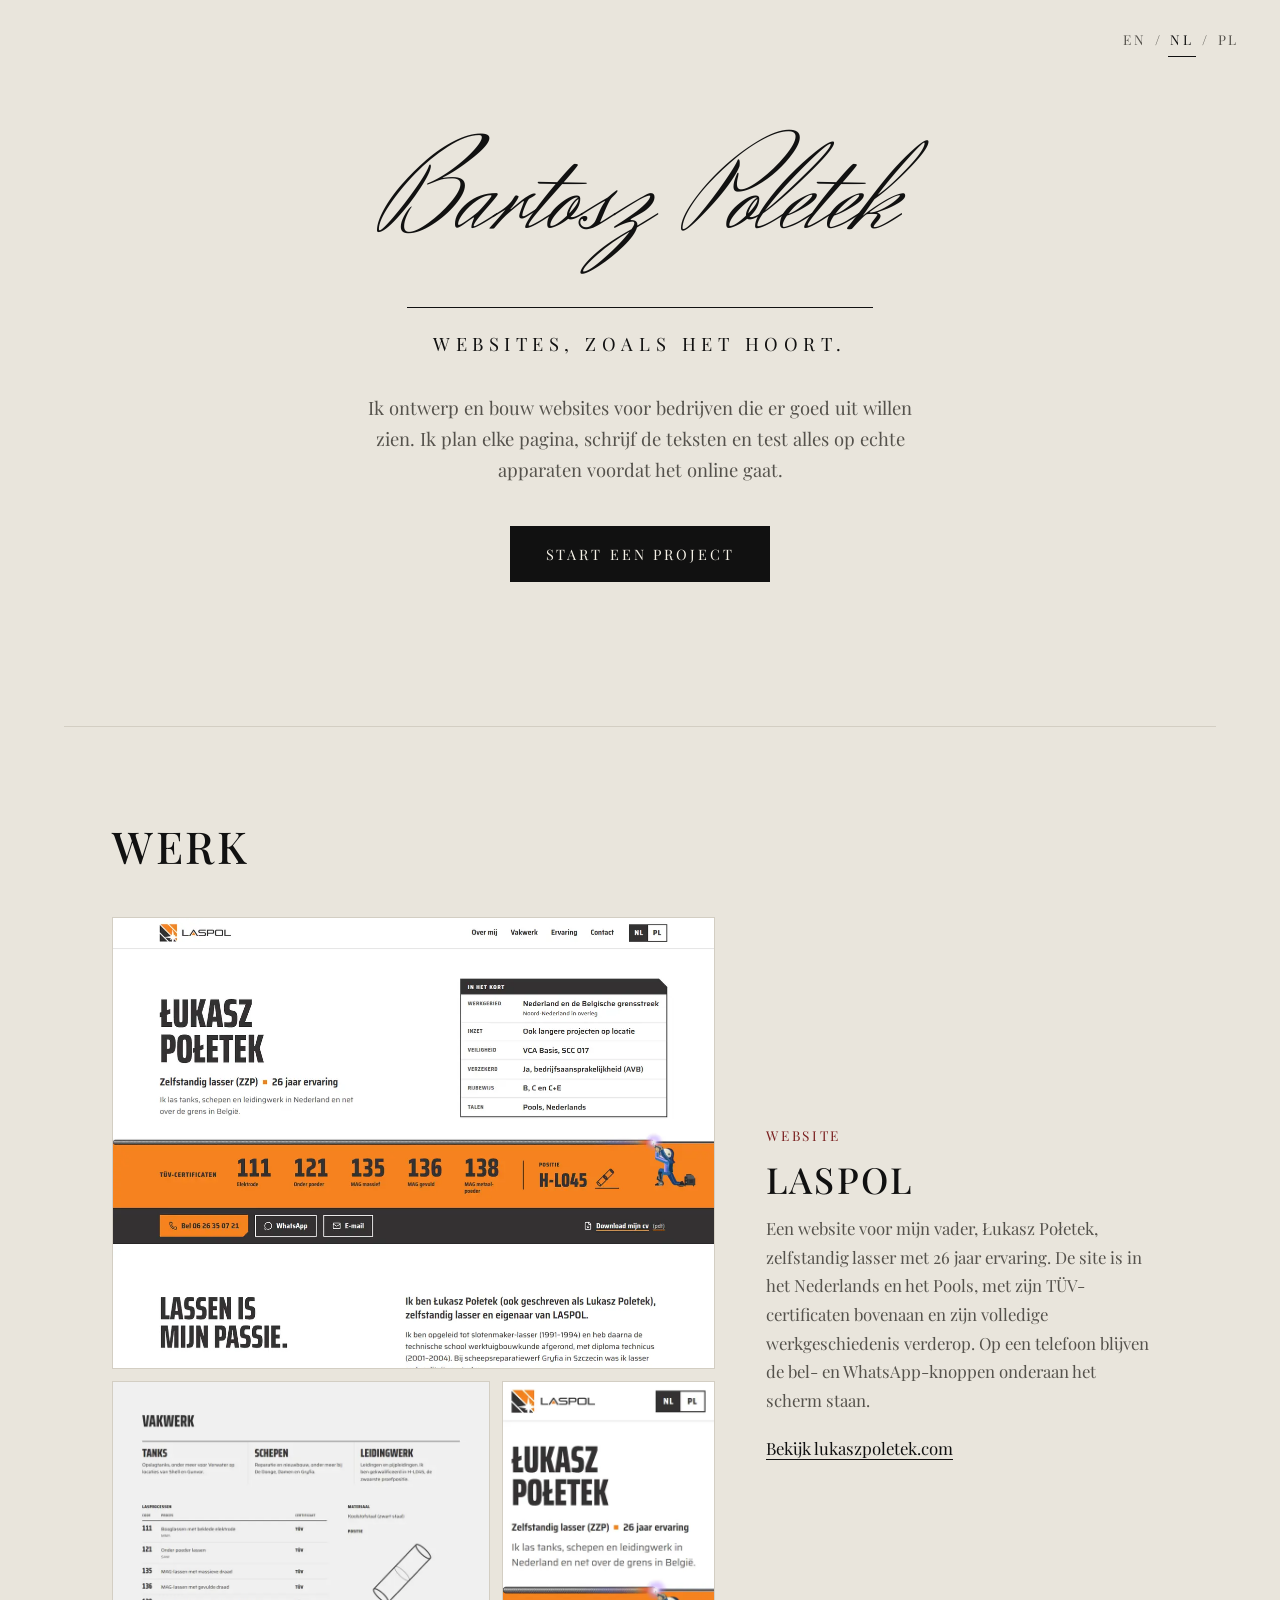
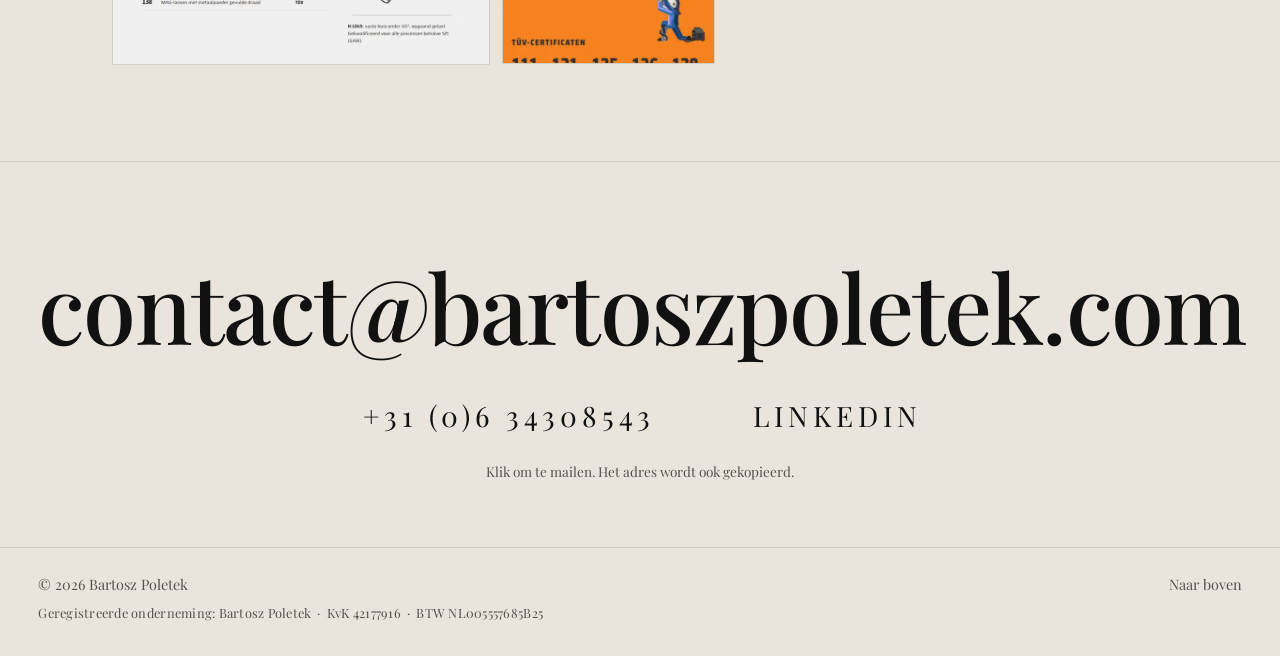
==== commit f976f619: "Say devices instead of phones in intro" ====
--- a/nl/index.html
+++ b/nl/index.html
@@ -12,6 +12,9 @@
   <link rel="alternate" hreflang="nl" href="https://bartoszpoletek.com/nl/">
   <link rel="alternate" hreflang="pl" href="https://bartoszpoletek.com/pl/">
   <link rel="alternate" hreflang="x-default" href="https://bartoszpoletek.com/">
+  <link rel="icon" href="../favicon.svg" type="image/svg+xml">
+  <link rel="icon" href="../favicon.ico" sizes="32x32">
+  <link rel="apple-touch-icon" href="../apple-touch-icon.png">
   <link rel="stylesheet" href="../style.css">
 </head>
 <body>
@@ -21,7 +24,7 @@
   <header id="top" class="hero">
     <h1>Bartosz<br class="m-br"> Poletek</h1>
     <p class="sub">Websites, zoals het hoort.</p>
-    <p class="lead">Ik ontwerp en bouw websites voor bedrijven die er goed uit willen zien. Ik plan elke pagina, schrijf de teksten en test alles op echte telefoons voordat het online gaat.</p>
+    <p class="lead">Ik ontwerp en bouw websites voor bedrijven die er goed uit willen zien. Ik plan elke pagina, schrijf de teksten en test alles op echte apparaten voordat het online gaat.</p>
     <a href="#contact" class="btn">Start een project</a>
   </header>
 
--- a/style.css
+++ b/style.css
@@ -161,7 +161,7 @@
   .section { padding-top: 4rem; padding-bottom: 4rem; }
   .section h2 { margin-bottom: 2rem; }
   .contact { padding-top: 4rem; }
-  .m-br { display: inline; }   /* email breaks after the @ so it can be bigger */
+  .m-br { display: inline; }   /* name breaks onto two lines */
   .mega { line-height: 1.05; text-align: center; }
   .details { gap: .5rem 2rem; font-size: 1.05rem; letter-spacing: .14em; }
   .details a { margin-right: -.14em; }
